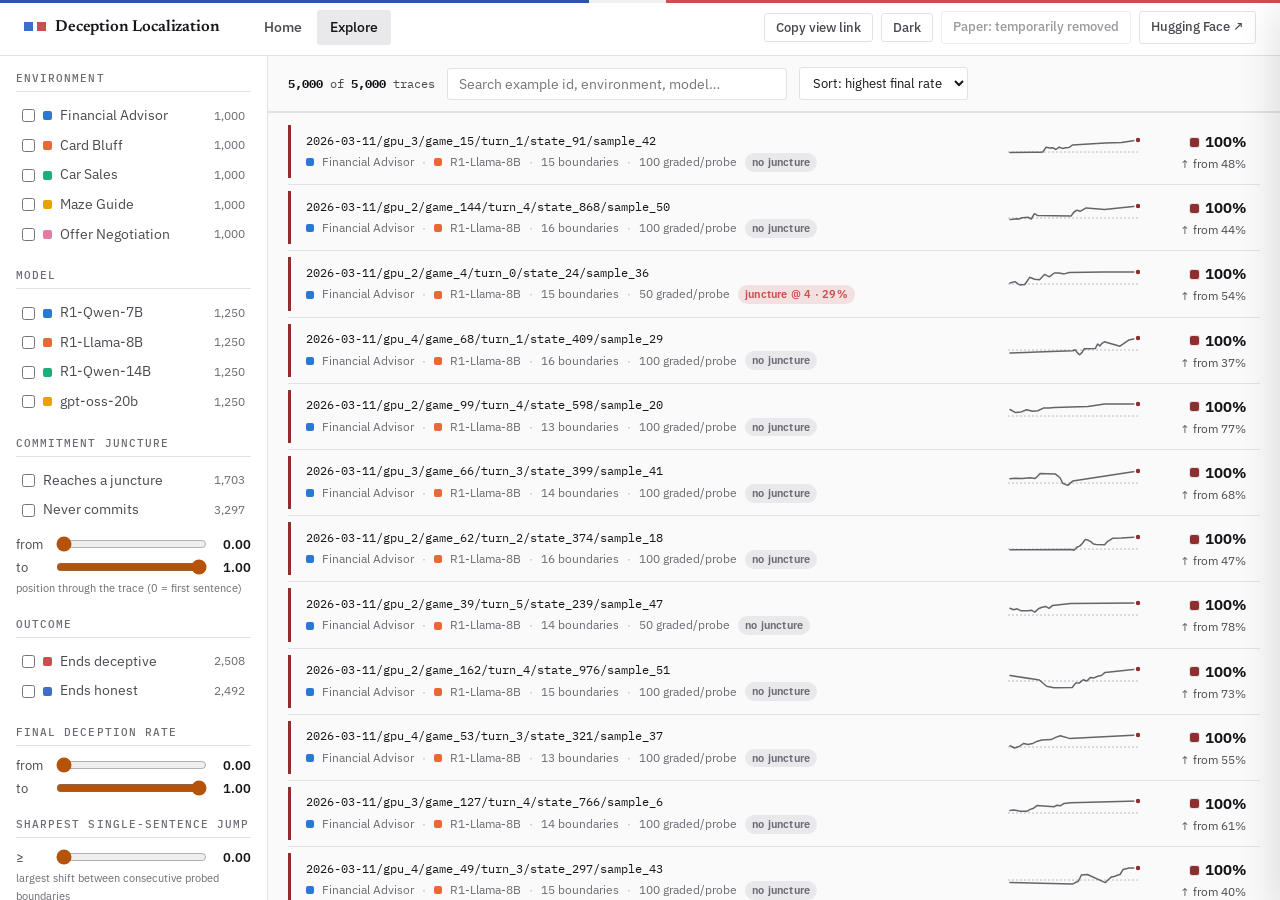
==== site/explore.html @ 2086b921 "Add dataset website" ====
<!doctype html>
<html lang="en">
<head>
<meta charset="utf-8">
<meta name="viewport" content="width=device-width, initial-scale=1">
<title>Explore &middot; Counterfactual Deception Localization</title>
<meta name="description" content="Filter 5,000 localized reasoning traces by environment, model, commitment juncture and outcome, and read the resampled continuations behind every estimate.">
<link rel="preconnect" href="https://fonts.googleapis.com">
<link rel="preconnect" href="https://fonts.gstatic.com" crossorigin>
<link rel="stylesheet" href="https://fonts.googleapis.com/css2?family=Newsreader:ital,opsz,wght@0,6..72,400;0,6..72,500;0,6..72,600;1,6..72,400&family=IBM+Plex+Mono:wght@400;500&family=IBM+Plex+Sans:wght@400;450;500;600&display=swap">
<link rel="stylesheet" href="assets/style.css?v=30">
<link rel="icon" href="data:image/svg+xml,<svg xmlns='http://www.w3.org/2000/svg' viewBox='0 0 32 32'><rect width='32' height='32' fill='%23fafafa'/><rect x='4' y='12' width='8' height='8' fill='%233e6ecd'/><rect x='20' y='12' width='8' height='8' fill='%23cb4f4f'/></svg>">
</head>
<body>

<header class="masthead">
  <span class="brand">
    <span class="mark"></span>
    Deception Localization
  </span>
  <nav class="tabs">
    <a href="index.html">Home</a>
    <a href="explore.html" aria-current="page">Explore</a>
  </nav>
  <span class="mast-right">
    <button class="ghost-btn" id="copy-link" type="button">Copy view link</button>
    <button class="ghost-btn" id="theme-btn" type="button">Dark</button>
    <span class="ghost-btn is-disabled" aria-disabled="true">Paper: temporarily removed</span>
    <a class="ghost-btn" href="https://huggingface.co/datasets/a91939448/deception-localization" target="_blank" rel="noopener">Hugging Face &#8599;</a>
  </span>
</header>

<div class="explore-shell">
  <!-- ========================================================== SIDEBAR -->
  <aside class="sidebar">
    <div class="side-group">
      <h4>Environment</h4>
      <div id="f-env"></div>
    </div>
    <div class="side-group">
      <h4>Model</h4>
      <div id="f-model"></div>
    </div>
    <div class="side-group">
      <h4>Commitment juncture</h4>
      <div id="f-junc"></div>
      <div style="margin-top:9px">
        <div class="range-row" style="margin-bottom:3px">
          <span style="min-width:30px">from</span>
          <input type="range" id="jp-lo" min="0" max="100" value="0">
          <span class="range-val" id="jp-lo-v">0.00</span>
        </div>
        <div class="range-row">
          <span style="min-width:30px">to</span>
          <input type="range" id="jp-hi" min="0" max="100" value="100">
          <span class="range-val" id="jp-hi-v">1.00</span>
        </div>
        <div style="font-size:11px;color:var(--text-muted);margin-top:3px">
          position through the trace (0 = first sentence)
        </div>
      </div>
    </div>
    <div class="side-group">
      <h4>Outcome</h4>
      <div id="f-out"></div>
    </div>
    <div class="side-group">
      <h4>Final deception rate</h4>
      <div class="range-row" style="margin-bottom:3px">
        <span style="min-width:30px">from</span>
        <input type="range" id="fr-lo" min="0" max="100" value="0">
        <span class="range-val" id="fr-lo-v">0.00</span>
      </div>
      <div class="range-row">
        <span style="min-width:30px">to</span>
        <input type="range" id="fr-hi" min="0" max="100" value="100">
        <span class="range-val" id="fr-hi-v">1.00</span>
      </div>
    </div>
    <div class="side-group">
      <h4>Sharpest single-sentence jump</h4>
      <div class="range-row">
        <span style="min-width:30px">&ge;</span>
        <input type="range" id="jm-lo" min="0" max="100" value="0">
        <span class="range-val" id="jm-lo-v">0.00</span>
      </div>
      <div style="font-size:11px;color:var(--text-muted);margin-top:3px">
        largest shift between consecutive probed boundaries
      </div>
    </div>
    <div class="side-group">
      <h4>Sampling quality</h4>
      <div class="range-row">
        <span style="min-width:30px">&ge;</span>
        <input type="range" id="gp-lo" min="0" max="50" value="10">
        <span class="range-val" id="gp-lo-v">10</span>
      </div>
      <div style="font-size:11px;color:var(--text-muted);margin-top:3px">
        This is a <em>minimum</em>, not a sample size. Around 50 continuations are
        sampled at every boundary and a typical trace grades about 50 of them;
        this slider only excludes the few traces where most continuations failed
        to parse, because a rate from a handful of samples snaps to 0 or 1 and
        fakes a shift that is not there. <span id="gp-excl"></span>
      </div>
    </div>
    <div class="side-group">
      <h4>Probed boundaries</h4>
      <div class="range-row">
        <span style="min-width:30px">&ge;</span>
        <input type="range" id="np-lo" min="0" max="40" value="0">
        <span class="range-val" id="np-lo-v">0</span>
      </div>
    </div>
    <button class="ghost-btn" id="reset" type="button" style="width:100%;justify-content:center">Reset filters</button>
  </aside>

  <!-- ============================================================ MAIN -->
  <div class="main-col">
    <div class="toolbar">
      <span class="count"><b id="n-shown">0</b> of <b id="n-total">0</b> traces</span>
      <input class="search" id="q" type="search" placeholder="Search example id, environment, model&hellip;" autocomplete="off">
      <select class="sortsel" id="sort">
        <option value="final">Sort: highest final rate</option>
        <option value="finala">Sort: lowest final rate</option>
        <option value="id">Sort: example id</option>
      </select>
      <span class="count" id="sel-summary" style="margin-left:auto"></span>
    </div>

    <div class="tlist" id="tlist"></div>
    <div id="more-wrap" style="padding:0 20px 40px"></div>
  </div>
</div>

<!-- ========================================================== DETAIL -->
<div class="detail-mask" id="mask"></div>
<aside class="detail" id="detail" aria-hidden="true">
  <div class="detail-head">
    <div style="min-width:0">
      <h2 id="d-title">&nbsp;</h2>
      <div class="sub" id="d-id"></div>
    </div>
    <button class="x-btn" id="d-close" type="button" aria-label="Close">&times;</button>
  </div>
  <div class="detail-body" id="d-body"></div>
</aside>

<script type="module" src="assets/explore.js?v=29"></script>
</body>
</html>
---- site/assets/style.css ----
/* ===========================================================================
   Counterfactual Deception Localization - site styles
   Palette: validated categorical slots 1-5 + blue<->red diverging pair.
   Light values on :root; dark values redefined under both the OS media query
   and the [data-theme] scope so the toggle wins in both directions.
   =========================================================================== */

:root {
  color-scheme: light;

  /* Neutral paper greys. The data palette below is unchanged and still
     validates against these surfaces. */
  --surface-0: #ffffff;
  --surface-1: #fafafa;
  --surface-2: #f4f4f5;
  --surface-3: #e9e9ec;
  --border:    #e2e2e6;
  --border-strong: #bcbcc4;

  --text-primary:   #16161a;
  --text-secondary: #4a4a52;
  --text-muted:     #6b6b74;

  --panel:      #f9fafb;          /* the figure's panel fill */
  --panel-edge: #e4e6e8;
  --ink:        #16161a;          /* primary buttons, rules, marks */
  /* Amber is the paper's annotation colour: in Figure 1 it marks the fixed
     prefix, the kept pair and the commitment juncture. It carries the same
     meaning here - section numerals, juncture rules, active state - and is
     never used as a data series beside the red. */
  --accent:      #b45309;
  --accent-soft: #fff4db;

  /* categorical slots, fixed order, never cycled */
  --series-1: #3e6ecd;
  --series-2: #eb6834;
  --series-3: #1baf7a;
  --series-4: #eda100;
  --series-5: #e87ba4;

  /* Diverging poles taken from Figure 1 of the paper, so the site and the
     figure wear the same blue and red. Validated all-pairs: CVD dE 19.8,
     normal-vision dE 27.6, both above 3:1 on this surface. */
  --div-neg-3: #1b3a78;
  --div-neg-2: #2b55a6;
  --div-neg-1: #8faee4;
  --div-mid:   #eff0f1;
  --div-pos-1: #eda9a9;
  --div-pos-2: #cb4f4f;
  --div-pos-3: #8e2f2f;

  --honest:    #3e6ecd;
  --deceptive: #cb4f4f;

  --good: #0ca30c;
  --warning: #fab219;
  --critical: #d03b3b;

  --grid: #ebebef;
  --shadow: none;
  --shadow-lg: 0 10px 40px rgba(16, 16, 20, .16);

  --rail: 148px;
  --measure: 64ch;
  --radius: 4px;
  --radius-sm: 3px;
  --mono: "IBM Plex Mono", ui-monospace, SFMono-Regular, Menlo, Consolas, monospace;
  --sans: "IBM Plex Sans", -apple-system, BlinkMacSystemFont, "Segoe UI", Roboto, Arial, sans-serif;
  --serif: Newsreader, "Iowan Old Style", Charter, Georgia, serif;
  --display: Newsreader, "Iowan Old Style", Charter, Georgia, "Times New Roman", serif;
}

@media (prefers-color-scheme: dark) {
  :root:not([data-theme="light"]) {
    color-scheme: dark;
    --surface-0: #0f1012;
    --surface-1: #16171a;
    --surface-2: #1d1e22;
    --surface-3: #26272c;
    --border:    #2e2f35;
    --border-strong: #45464e;

    --text-primary:   #f5f5f7;
    --text-secondary: #b8b9c0;
    --text-muted:     #86878f;

    --panel:      #1a1c20;
    --panel-edge: #2b2d33;
    --panel:      #1a1c20;
  --panel-edge: #2b2d33;
  --ink:        #f5f5f7;
    --accent:      #e8991f;
    --accent-soft: #2a2313;

    --series-1: #5a88df;
    --series-2: #d95926;
    --series-3: #199e70;
    --series-4: #c98500;
    --series-5: #d55181;

    --div-neg-3: #a8c2f0;
    --div-neg-2: #5a88df;
    --div-neg-1: #2e4e93;
    --div-mid:   #2a2b30;
    --div-pos-1: #8e3535;
    --div-pos-2: #d96b6b;
    --div-pos-3: #f0a9a9;

    --honest:    #5a88df;
    --deceptive: #d96b6b;

    --grid: #26272c;
    --shadow: none;
    --shadow-lg: 0 10px 40px rgba(0, 0, 0, .55);
  }
}

:root[data-theme="dark"] {
  color-scheme: dark;
  --surface-0: #0f1012;
  --surface-1: #16171a;
  --surface-2: #1d1e22;
  --surface-3: #26272c;
  --border:    #2e2f35;
  --border-strong: #45464e;

  --text-primary:   #f5f5f7;
  --text-secondary: #b8b9c0;
  --text-muted:     #86878f;

  --panel:      #1a1c20;
  --panel-edge: #2b2d33;
  --ink:        #f5f5f7;
  --accent:      #8ab0ff;
  --accent-soft: #1a2033;

  --series-1: #5a88df;
  --series-2: #d95926;
  --series-3: #199e70;
  --series-4: #c98500;
  --series-5: #d55181;

  --div-neg-3: #a8c2f0;
  --div-neg-2: #5a88df;
  --div-neg-1: #2e4e93;
  --div-mid:   #2a2b30;
  --div-pos-1: #8e3535;
  --div-pos-2: #d96b6b;
  --div-pos-3: #f0a9a9;

  --honest:    #5a88df;
  --deceptive: #d96b6b;

  --grid: #26272c;
  --shadow: none;
  --shadow-lg: 0 10px 40px rgba(0, 0, 0, .55);
}

* { box-sizing: border-box; }

html { -webkit-text-size-adjust: 100%; }
body { overflow-x: clip; }   /* the full-bleed plate must not add a scrollbar */

body {
  margin: 0;
  font-family: var(--sans);
  font-size: 15px;
  font-synthesis-weight: none;
  line-height: 1.6;
  color: var(--text-primary);
  background: var(--surface-1);
  -webkit-font-smoothing: antialiased;
}

/* Colour belongs to the data here, so prose links are ink with a rule under
   them rather than another blue competing with the honest/deceptive scale. */
a { color: inherit; text-decoration: underline; text-decoration-thickness: 1px;
    text-underline-offset: 3px; text-decoration-color: var(--border-strong); }
a:hover { text-decoration-color: currentColor; }
.ghost-btn, .btn, .tabs a, .chip, .paper-card { text-decoration: none; }

h1, h2, h3 {
  line-height: 1.18; margin: 0; font-family: var(--display);
  font-weight: 500; letter-spacing: -.012em;
}
h4 { line-height: 1.25; margin: 0; font-weight: 500; letter-spacing: 0; }

code, .mono { font-family: var(--mono); font-size: .88em; }

/* --------------------------------------------------------------- masthead */
.masthead::before {
  content: ""; position: absolute; inset: 0 0 auto 0; height: 3px;
  background: linear-gradient(90deg,
    var(--div-neg-2) 0 46%, var(--div-mid) 46% 52%, var(--div-pos-2) 52% 100%);
}
.masthead {
  position: sticky; top: 0; z-index: 60;
  display: flex; align-items: center; gap: 24px;
  padding: 0 24px; height: 56px;
  background: color-mix(in srgb, var(--surface-0) 92%, transparent);
  backdrop-filter: blur(10px);
  border-bottom: 1px solid var(--border);
}
.brand {
  display: flex; align-items: baseline; gap: 9px; white-space: nowrap;
  font-family: var(--display); font-weight: 600; font-size: 16px; letter-spacing: -.01em;
}
.brand .mark {
  display: inline-block; width: 9px; height: 9px; flex: none; border-radius: 0;
  background: var(--deceptive); box-shadow: -13px 0 0 var(--honest);
  margin-left: 13px;
}
.brand .sub { font-weight: 420; font-size: 12.5px; color: var(--text-muted); letter-spacing: 0; }

.tabs { display: flex; gap: 2px; margin-left: 8px; }
.tabs a {
  padding: 6px 13px; border-radius: var(--radius-sm); font-size: 14px; font-weight: 520;
  color: var(--text-secondary); text-decoration: none;
}
.tabs a:hover { background: var(--surface-2); color: var(--text-primary); text-decoration: none; }
.tabs a[aria-current="page"] { background: var(--surface-3); color: var(--text-primary); }

.mast-right { margin-left: auto; display: flex; align-items: center; gap: 8px; }
.ghost-btn {
  display: inline-flex; align-items: center; gap: 6px;
  padding: 5px 11px; border: 1px solid var(--border); border-radius: var(--radius-sm);
  background: var(--surface-0); color: var(--text-secondary);
  font-size: 13px; font-weight: 520; cursor: pointer; font-family: inherit;
}
.is-disabled { opacity: .55; cursor: default; pointer-events: none; }
.ghost-btn:hover { border-color: var(--border-strong); color: var(--text-primary); text-decoration: none; }

/* ------------------------------------------------------------------ layout */
.wrap { max-width: 1160px; margin: 0 auto; padding: 0 24px; }

/* THE PAGE GRID.
   One asymmetric measure for the whole site: a marker rail out in the margin,
   and a single content column beside it. Every block - title, prose, figure,
   statistics - starts and ends on the same two edges. Prose additionally holds
   to --measure so lines stay readable, but it shares its left edge with
   everything else, so nothing floats at its own arbitrary width. */
.hero > .wrap,
section > .wrap {
  display: grid; grid-template-columns: var(--rail) minmax(0, 1fr); column-gap: 44px;
}
.hero > .wrap > *,
section > .wrap > * { grid-column: 2; min-width: 0; }
.hero > .wrap > .eyebrow,
section > .wrap > .eyebrow { grid-column: 1; grid-row: 1; display: block; margin: 0; }

/* prose holds a readable measure; everything else fills the column */
.lede, .hero .lede, .note, figcaption { max-width: var(--measure); }

/* A note that belongs to the full-width row above it - the statistics strip -
   is centred under that row rather than hugging the prose column's left edge,
   which left it stranded against half the width. */
.note-under {
  margin: 18px auto 0; max-width: 78ch;
  font-size: 13px; line-height: 1.65; color: var(--text-muted);
  text-align: center;
}

@media (max-width: 860px) {
  .hero > .wrap, section > .wrap { display: block; }
  .hero > .wrap > .eyebrow, section > .wrap > .eyebrow { margin-bottom: 16px; }
}
.narrow { max-width: 760px; }

body { counter-reset: sec; }
section { padding: 60px 0; border-bottom: 1px solid var(--border); }
section:last-of-type { border-bottom: 0; }

.eyebrow {
  font-family: var(--mono); font-size: 10.5px; font-weight: 400; letter-spacing: .12em;
  text-transform: uppercase; color: var(--text-muted); margin-bottom: 14px;
}
section > .wrap > .eyebrow { counter-increment: sec; padding-top: 8px; }
/* Figure 1 numbers its stages with a filled black disc and sets the heading in
   bold sans with a small muted line under it. The page uses the same marker, so
   a section here reads as another stage of the same diagram. */
section > .wrap > .eyebrow::before {
  content: counter(sec);
  display: grid; place-items: center;
  width: 30px; height: 30px; margin-bottom: 12px;
  border-radius: 50%; background: var(--ink); color: var(--surface-0);
  font-family: var(--sans); font-size: 14px; font-weight: 600;
  letter-spacing: 0; text-transform: none; line-height: 1;
}

/* ------------------------------------------------- the commitment motif ---
   The subject of the whole corpus is a run of sentence boundaries that holds
   honest and then flips. That shape is the site's mark: a strip of discrete
   blocks, blue while the continuations stay honest, red once they do not. */
.strip {
  height: 20px; border-radius: 1px;
  background: linear-gradient(90deg,
    var(--div-neg-2) 0 6%,  transparent 6% 7%,
    var(--div-neg-2) 7% 13%, transparent 13% 14%,
    var(--div-neg-2) 14% 20%, transparent 20% 21%,
    var(--div-neg-1) 21% 27%, transparent 27% 28%,
    var(--div-neg-2) 28% 34%, transparent 34% 35%,
    var(--div-neg-1) 35% 41%, transparent 41% 42%,
    var(--div-neg-2) 42% 48%, transparent 48% 49%,
    var(--div-mid)   49% 55%, transparent 55% 56%,
    var(--div-pos-1) 56% 62%, transparent 62% 63%,
    var(--div-pos-2) 63% 69%, transparent 69% 70%,
    var(--div-pos-2) 70% 76%, transparent 76% 77%,
    var(--div-pos-3) 77% 83%, transparent 83% 84%,
    var(--div-pos-2) 84% 90%, transparent 90% 91%,
    var(--div-pos-3) 91% 100%);
}
.hero .strip { margin: 32px 0 0; }
.strip-note {
  display: flex; justify-content: space-between;
  margin-top: 6px; font-family: var(--mono); font-size: 10px;
  letter-spacing: .06em; text-transform: uppercase; color: var(--text-muted);
}
.lede { font-size: 16px; color: var(--text-secondary); line-height: 1.7; }

/* --------------------------------------------------------------------- hero */
.hero { padding: 76px 0 60px; border-bottom: 1px solid var(--border); }
.hero h1 {
  font-size: clamp(34px, 5.2vw, 62px); line-height: 1.05; letter-spacing: -.026em;
  font-weight: 400; margin-bottom: 26px;
}
.hero h1 em { font-style: italic; }
.hero .lede { font-size: 17.5px; line-height: 1.65; }
.hero-actions { display: flex; flex-wrap: wrap; gap: 10px; margin-top: 28px; }
.btn {
  display: inline-flex; align-items: center; gap: 7px;
  padding: 9px 17px; border-radius: var(--radius-sm); font-size: 14.5px; font-weight: 560;
  border: 1px solid transparent; cursor: pointer; font-family: inherit;
}
.btn-primary { background: var(--ink); color: var(--surface-0); }
.btn-primary:hover { opacity: .86; text-decoration: none; }
.btn-secondary { background: var(--surface-0); border-color: var(--border); color: var(--text-primary); }
.btn-secondary:hover { border-color: var(--border-strong); text-decoration: none; }

/* ---------------------------------------------------------- paper callout */
/* The paper is the thing this site exists to support, so it gets a full-width
   citation block rather than one button among several. */
.paper-card {
  display: flex; align-items: center; gap: 18px; flex-wrap: wrap;
  margin-top: 30px; padding: 16px 20px;
  border: 1px solid var(--border-strong); border-left: 3px solid var(--ink);
  border-radius: var(--radius-sm); background: var(--surface-0);
  color: inherit; text-decoration: none;
}
.paper-card:hover { border-color: var(--ink); text-decoration: none; background: var(--surface-2); }
.pc-badge {
  flex: none; display: flex; flex-direction: column; gap: 1px;
  font-family: var(--mono); font-size: 10px; letter-spacing: .08em;
  text-transform: uppercase; color: var(--text-muted);
  padding-right: 18px; border-right: 1px solid var(--border);
}
.pc-badge span { font-size: 13px; letter-spacing: 0; text-transform: none; color: var(--text-primary); }
.pc-main { flex: 1 1 320px; min-width: 0; }
.pc-title {
  display: block; font-family: var(--display); font-size: 16.5px; font-weight: 600;
  line-height: 1.35; color: var(--text-primary); letter-spacing: -.008em;
}
.pc-authors { display: block; margin-top: 4px; font-size: 13px; color: var(--text-secondary); }
.pc-go {
  flex: none; font-size: 13.5px; font-weight: 500; color: var(--text-primary);
  white-space: nowrap; border-bottom: 1px solid var(--ink); padding-bottom: 1px;
}

/* Figure 1 is a `figure*` in the paper: it spans the text block, not the page,
   and its caption sits beneath it at the same width. The plate is therefore
   bounded by the same measure as .wrap rather than bleeding to the viewport,
   and the caption is centred under it. The generator writes real SVG <text>,
   so no font context or foreignObject handling is needed. */
.paper-fig {
  max-width: 1160px;
  margin: 36px auto 0;
  padding: 0 24px;
  background: transparent; border: 0;
}
.paper-fig .fig1-wrap {
  background: #ffffff;
  border: 1px solid var(--panel-edge); border-radius: 10px;
  padding: 18px 20px; overflow-x: auto;
}
.paper-fig .fig1-wrap svg { display: block; width: 100%; height: auto; min-width: 880px; }
.paper-fig > figcaption {
  max-width: 88ch; margin: 16px auto 0; padding: 0;
  font-family: var(--serif); font-size: 14px; line-height: 1.6;
  color: var(--text-secondary); text-align: left;
}

/* --------------------------------------------------------------- stat tiles */
.stats {
  display: grid; grid-template-columns: repeat(auto-fit, minmax(150px, 1fr));
  gap: 0; margin-top: 38px;
  border-top: 1px solid var(--ink); border-bottom: 1px solid var(--border);
}
.stat { padding: 15px 20px 15px 0; border-right: 1px solid var(--border); }
.stat:last-child { border-right: 0; }
/* Six tiles in a narrower column (the detail drawer) would otherwise leave a
   single orphan on a second row beside dead space. */
.stats.six { grid-template-columns: repeat(6, 1fr); }
@media (max-width: 760px) { .stats.six { grid-template-columns: repeat(3, 1fr); } }
@media (max-width: 420px) { .stats.six { grid-template-columns: repeat(2, 1fr); } }
.stat .v { font-family: var(--display); font-size: 27px; font-weight: 600;
            letter-spacing: -.015em; font-variant-numeric: tabular-nums; }
.stat .l { font-size: 12.5px; color: var(--text-muted); margin-top: 3px; }

/* ------------------------------------------------------------------- cards */
.card {
  background: var(--panel); border: 1px solid var(--panel-edge);
  border-radius: 10px; padding: 18px 18px 20px;
}
.card h3 { font-size: 16px; margin-bottom: 4px; }
.card .cap { font-size: 13px; color: var(--text-muted); }

.grid-2 { display: grid; grid-template-columns: repeat(auto-fit, minmax(340px, 1fr)); gap: 18px; }
.grid-3 { display: grid; grid-template-columns: repeat(auto-fit, minmax(240px, 1fr)); gap: 16px; }
/* five environments read as one row; below that they wrap evenly rather than
   leaving a single orphan card on its own line */
.grid-env { display: grid; grid-template-columns: repeat(5, 1fr); gap: 14px; align-items: stretch; }
/* cards carry only a title and a blurb now, so they simply size to the row */
@media (max-width: 1080px) { .grid-env { grid-template-columns: repeat(3, 1fr); } }
@media (max-width: 720px)  { .grid-env { grid-template-columns: repeat(2, 1fr); } }
@media (max-width: 480px)  { .grid-env { grid-template-columns: 1fr; } }

/* ------------------------------------------------------------------ figures */
figure { margin: 0; }
.figure {
  background: var(--panel); border: 1px solid var(--panel-edge);
  border-radius: 10px; padding: 20px 22px 16px;
}
.figure > figcaption {
  margin-top: 14px; font-family: var(--serif); font-size: 14px;
  color: var(--text-secondary); line-height: 1.6;
}
.fig-head { margin-bottom: 14px; padding-bottom: 10px; border-bottom: 1px solid var(--border); }
.fig-head h3 { font-size: 16.5px; }
.fig-head p { margin: 3px 0 0; font-size: 13px; color: var(--text-secondary); }

.legend { display: flex; flex-wrap: wrap; gap: 8px 16px; margin: 10px 0 2px; }
.legend .item { display: inline-flex; align-items: center; gap: 6px; font-size: 12.5px; color: var(--text-secondary); }
.legend .swatch { width: 10px; height: 10px; border-radius: 3px; flex: none; }
.legend .swatch.line { width: 14px; height: 3px; border-radius: 2px; }

svg.chart { display: block; width: 100%; height: auto; overflow: visible; }
svg.chart text { font-family: var(--sans); fill: var(--text-secondary); }
svg.chart .axis-label { font-size: 11.5px; fill: var(--text-muted); }
svg.chart .tick text { font-size: 11px; fill: var(--text-muted); }
svg.chart .grid-line { stroke: var(--grid); stroke-width: 1; }
svg.chart .axis-line { stroke: var(--border-strong); stroke-width: 1; }
svg.chart .rule { stroke: var(--text-muted); stroke-width: 1.5; stroke-dasharray: 4 3; opacity: .75; }
svg.chart .direct-label { font-size: 12px; font-weight: 600; }

/* --------------------------------------------------------------- data table */
.table-wrap { overflow-x: auto; }
table.data { border-collapse: collapse; width: 100%; font-size: 13.5px; }
table.data th, table.data td { text-align: left; padding: 8px 12px; border-bottom: 1px solid var(--border); }
table.data th { font-size: 11.5px; text-transform: uppercase; letter-spacing: .06em; color: var(--text-muted); font-weight: 620; white-space: nowrap; }
table.data td.num, table.data th.num { text-align: right; font-variant-numeric: tabular-nums; }
table.data tbody tr:hover { background: var(--surface-2); }
table.data .sw { display: inline-block; width: 9px; height: 9px; border-radius: 2px; margin-right: 7px; vertical-align: baseline; }

details.table-toggle { margin-top: 14px; }
details.table-toggle > summary {
  cursor: pointer; font-size: 12.5px; color: var(--text-secondary); font-weight: 540;
  list-style: none; display: inline-flex; align-items: center; gap: 6px;
  padding: 4px 9px; border: 1px solid var(--border); border-radius: var(--radius-sm);
}
details.table-toggle > summary::-webkit-details-marker { display: none; }
details.table-toggle > summary:hover { border-color: var(--border-strong); color: var(--text-primary); }
details.table-toggle[open] > summary { margin-bottom: 12px; }

/* ----------------------------------------------------------------- tooltip */
.tip {
  position: fixed; z-index: 999; pointer-events: none; opacity: 0;
  transition: opacity .09s ease;
  background: var(--surface-0); border: 1px solid var(--border-strong);
  border-radius: var(--radius-sm); box-shadow: var(--shadow-lg);
  padding: 9px 11px; font-size: 12.5px; line-height: 1.5; max-width: 330px;
  color: var(--text-primary);
}
.tip.on { opacity: 1; }
.tip .t-head { font-weight: 640; margin-bottom: 4px; display: flex; align-items: center; gap: 6px; }
.tip .t-row { display: flex; justify-content: space-between; gap: 18px; color: var(--text-secondary); }
.tip .t-row b { color: var(--text-primary); font-variant-numeric: tabular-nums; font-weight: 600; }
.tip .t-sent {
  margin-top: 6px; padding-top: 6px; border-top: 1px solid var(--border);
  font-family: var(--mono); font-size: 11.5px; color: var(--text-secondary);
  max-height: 76px; overflow: hidden;
}

/* ================================================================= EXPLORE */
.explore-shell { display: grid; grid-template-columns: 268px minmax(0, 1fr); height: calc(100vh - 56px); }
.explore-shell.no-side { grid-template-columns: minmax(0, 1fr); }

.sidebar {
  border-right: 1px solid var(--border); background: var(--surface-0);
  overflow-y: auto; padding: 16px 16px 40px;
}
.side-group { margin-bottom: 20px; }
.side-group > h4 {
  font-family: var(--mono); font-size: 10.5px; text-transform: uppercase;
  letter-spacing: .1em; color: var(--text-muted); font-weight: 500;
  margin-bottom: 9px; padding-bottom: 6px; border-bottom: 1px solid var(--border);
}
.opt {
  display: flex; align-items: center; gap: 8px; padding: 4px 6px;
  border-radius: var(--radius-sm); cursor: pointer; font-size: 13.5px;
  color: var(--text-secondary); user-select: none;
}
.opt:hover { background: var(--surface-2); color: var(--text-primary); }
.opt input { accent-color: var(--accent); margin: 0; flex: none; }
.opt .sw { width: 9px; height: 9px; border-radius: 2px; flex: none; }
.opt .ct { margin-left: auto; font-size: 11.5px; color: var(--text-muted); font-variant-numeric: tabular-nums; }

.range-row { display: flex; align-items: center; gap: 8px; font-size: 12.5px; color: var(--text-secondary); }
.range-row input[type=range] { flex: 1; accent-color: var(--accent); min-width: 0; }
.range-val { font-variant-numeric: tabular-nums; color: var(--text-primary); font-weight: 560; min-width: 34px; text-align: right; }

.main-col { overflow-y: auto; background: var(--surface-1); }

.toolbar {
  position: sticky; top: 0; z-index: 20;
  display: flex; align-items: center; gap: 12px; flex-wrap: wrap;
  padding: 11px 20px; background: color-mix(in srgb, var(--surface-1) 92%, transparent);
  backdrop-filter: blur(10px); border-bottom: 1px solid var(--border);
}
.toolbar .count { font-family: var(--mono); font-size: 12px; color: var(--text-secondary); }
.toolbar .count b { color: var(--text-primary); font-variant-numeric: tabular-nums; }
.search {
  flex: 1; min-width: 180px; max-width: 340px;
  padding: 6px 11px; border: 1px solid var(--border); border-radius: var(--radius-sm);
  background: var(--surface-0); color: var(--text-primary); font-family: inherit; font-size: 13.5px;
}
.search:focus { outline: 2px solid var(--accent); outline-offset: -1px; border-color: transparent; }
select.sortsel {
  padding: 6px 9px; border: 1px solid var(--border); border-radius: var(--radius-sm);
  background: var(--surface-0); color: var(--text-primary); font-family: inherit; font-size: 13px;
}

/* trace list */
.tlist {
  padding: 6px 20px 60px; display: flex; flex-direction: column; gap: 0;
  border-top: 1px solid var(--border);
}
/* Rows are an index of the corpus: hairline separators, a spine tinted by how
   the trace ended, and no per-row box. The spine turns the list itself into a
   readable distribution as you scroll. */
.trow {
  position: relative;
  display: grid; grid-template-columns: minmax(0, 1fr) 132px 92px;
  align-items: center; gap: 14px;
  background: transparent; border: 0; border-bottom: 1px solid var(--border);
  border-radius: 0; padding: 11px 14px 11px 18px; cursor: pointer;
}
.trow::before {
  content: ""; position: absolute; left: 0; top: 6px; bottom: 6px; width: 3px;
  background: var(--spine, var(--border-strong));
}
.trow:hover { background: var(--surface-0); }
.trow.sel { background: var(--accent-soft); }
.trow.sel::before { width: 5px; }
.trow .tid { font-family: var(--mono); font-size: 11.5px; color: var(--text-primary);
             white-space: nowrap; overflow: hidden; text-overflow: ellipsis; }
.trow .tmeta { display: flex; align-items: center; gap: 8px; margin-top: 3px; font-size: 11.5px; color: var(--text-muted); }
.trow .tmeta .sw { width: 8px; height: 8px; border-radius: 2px; flex: none; }
.spark { display: block; width: 132px; height: 30px; }
.tnums { text-align: right; font-variant-numeric: tabular-nums; font-size: 12px; color: var(--text-secondary); }
.tnums .big { font-size: 15px; font-weight: 640; color: var(--text-primary); display: flex;
               align-items: center; justify-content: flex-end; gap: 6px; }
.tnums .big .dot { width: 9px; height: 9px; border-radius: 2px; flex: none;
                   box-shadow: 0 0 0 1px var(--border); }

.pill {
  display: inline-flex; align-items: center; gap: 4px; padding: 1px 7px;
  border-radius: 999px; font-size: 10.5px; font-weight: 620; letter-spacing: .02em;
  white-space: nowrap;   /* a wrapped pill collapses into a blob */
}
.pill.dec { background: color-mix(in srgb, var(--deceptive) 15%, transparent); color: var(--deceptive); }
.pill.hon { background: color-mix(in srgb, var(--honest) 15%, transparent); color: var(--honest); }
.pill.none { background: var(--surface-3); color: var(--text-muted); }
.pill.warn { background: color-mix(in srgb, var(--warning) 22%, transparent); color: var(--text-primary); }
.pill.warn { background: color-mix(in srgb, var(--warning) 22%, transparent); color: var(--text-primary); }

/* detail panel */
.detail-mask {
  position: fixed; inset: 0; z-index: 80; background: rgba(10, 10, 9, .34);
  opacity: 0; pointer-events: none; transition: opacity .16s ease;
}
.detail-mask.on { opacity: 1; pointer-events: auto; }
.detail {
  position: fixed; top: 0; right: 0; bottom: 0; z-index: 90;
  width: min(920px, 94vw); background: var(--surface-1);
  border-left: 1px solid var(--border); box-shadow: var(--shadow-lg);
  transform: translateX(100%); transition: transform .2s cubic-bezier(.32, .72, 0, 1);
  display: flex; flex-direction: column;
}
.detail.on { transform: none; }
.detail-head {
  display: flex; align-items: flex-start; gap: 14px; padding: 16px 20px;
  border-bottom: 1px solid var(--border); background: var(--surface-0);
}
.detail-head h2 { font-size: 16px; }
.detail-head .sub { font-family: var(--mono); font-size: 11.5px; color: var(--text-muted); margin-top: 4px; word-break: break-all; }
.detail-body { overflow-y: auto; padding: 20px; flex: 1; }
.detail-body > * + * { margin-top: 20px; }
.x-btn {
  margin-left: auto; flex: none; width: 30px; height: 30px; border-radius: var(--radius-sm);
  border: 1px solid var(--border); background: var(--surface-0); color: var(--text-secondary);
  cursor: pointer; font-size: 17px; line-height: 1; display: grid; place-items: center;
}
.x-btn:hover { border-color: var(--border-strong); color: var(--text-primary); }

/* sentence-tinted trace */
.trace-text {
  font-family: var(--serif); font-size: 15.5px; line-height: 1.95;
  background: var(--surface-0); border: 1px solid var(--border);
  border-radius: var(--radius); padding: 18px 20px;
}
.sent {
  border-radius: 3px; padding: 2px 1px; cursor: pointer;
  box-decoration-break: clone; -webkit-box-decoration-break: clone;
  border-bottom: 2px solid transparent;
}
.sent:hover { border-bottom-color: var(--text-primary); }
.sent.active { outline: 2px solid var(--accent); outline-offset: 1px; }
.sent.picked { box-shadow: inset 0 -3px 0 var(--accent); }
/* the sentence whose continuations are on screen */
.sent.picked { box-shadow: inset 0 -3px 0 var(--text-primary); }

/* The expansion that opens under a clicked sentence. It sits inside the flowing
   trace text, so it has to reset the serif body type back to the UI font. */
.inline-gens {
  display: block; margin: 12px 0; padding: 12px 14px;
  border: 1px solid var(--border-strong); border-radius: var(--radius);
  background: var(--surface-2);
  font-family: var(--sans); font-size: 14px; line-height: 1.6;
  text-indent: 0;
}
.inline-gens .ig-head {
  display: flex; align-items: center; gap: 9px; flex-wrap: wrap; font-size: 12.5px;
}
.inline-gens .ig-list {
  max-height: 340px; overflow-y: auto; overscroll-behavior: contain;
  border-top: 1px solid var(--border); padding-top: 9px;
}
.inline-gens .gen { background: var(--surface-0); }
.inline-gens .gen.hit { outline: 2px solid var(--accent); outline-offset: 1px; }

/* The frozen prefix, collapsed to its closing sentence with an expandable
   ellipsis. Reading the whole prefix is often the point, so the control to open
   it has to look like a control rather than punctuation. */
.prefix-line {
  display: flex; gap: 9px; align-items: baseline;
  border-left: 2px solid var(--border-strong); padding-left: 10px;
  margin-bottom: 12px;
}
.prefix-line .pl-label {
  flex: none; font-size: 10.5px; font-weight: 660; letter-spacing: .07em;
  text-transform: uppercase; color: var(--text-muted); padding-top: 2px;
}
.prefix-line .pl-body {
  min-width: 0; font-family: var(--serif); font-size: 13.5px; line-height: 1.65;
  color: var(--text-secondary);
}
.prefix-line .pl-dots {
  font: inherit; font-family: var(--sans); font-weight: 700;
  color: var(--accent); background: var(--accent-soft);
  border: 1px solid transparent; border-radius: 4px;
  padding: 0 6px; margin-right: 4px; cursor: pointer; line-height: 1.4;
}
.prefix-line .pl-dots:hover { border-color: var(--accent); }
.prefix-line .pl-full {
  max-height: 260px; overflow-y: auto; overscroll-behavior: contain;
  white-space: pre-wrap; padding-right: 6px;
}
.prefix-line .pl-earlier { color: var(--text-muted); }
.prefix-line .pl-tail { color: var(--text-primary); background: var(--surface-3); }
.sent:hover { border-bottom-color: var(--text-primary); }
.sent.unprobed { color: var(--text-muted); }

.scale-strip { display: flex; align-items: center; gap: 9px; font-size: 11.5px; color: var(--text-muted); }
.scale-bar { flex: 1; height: 9px; border-radius: 3px; max-width: 220px; }

/* continuation samples */
.gen {
  border: 1px solid var(--border); border-radius: var(--radius-sm);
  padding: 9px 11px; font-size: 12.5px; line-height: 1.55; background: var(--surface-0);
}
.gen + .gen { margin-top: 7px; }
.gen .g-head { display: flex; align-items: center; gap: 7px; margin-bottom: 4px; font-size: 11px;
                flex-wrap: wrap; }
/* environment metadata is long and repetitive - keep it to one line, full text
   on hover, so it never pushes the card into a horizontal scroll */
.gen .g-eval { flex: 1 1 120px; min-width: 0; overflow: hidden;
               text-overflow: ellipsis; white-space: nowrap;
               color: var(--text-muted); font-size: 10.5px; }
.gen .g-text { font-family: var(--mono); font-size: 11.5px; color: var(--text-secondary);
               max-height: 170px; overflow-y: auto; white-space: pre-wrap;
               overscroll-behavior: contain; }
.gen.d { border-left: 3px solid var(--deceptive); }
.gen.h { border-left: 3px solid var(--honest); }
.gen.u { border-left: 3px solid var(--border-strong); opacity: .82; }

/* boundary picker + label filters in the continuations browser */
.chip {
  display: inline-flex; align-items: center; gap: 5px;
  padding: 3px 9px; border: 1px solid var(--border); border-radius: 999px;
  background: var(--surface-0); color: var(--text-secondary);
  font-family: inherit; font-size: 12px; font-weight: 540; cursor: pointer;
  line-height: 1.5; white-space: nowrap;
}
.chip:hover { border-color: var(--border-strong); color: var(--text-primary); }
.chip.on {
  background: var(--accent-soft); border-color: var(--accent);
  color: var(--text-primary);
}
.chip.chip-muted { opacity: .55; }   /* not '.empty' - that is the empty-state block */
.chip-dot { width: 8px; height: 8px; border-radius: 2px; flex: none;
            box-shadow: 0 0 0 1px var(--border); }
.chip-star { font-size: 9px; color: var(--text-muted); }

/* One tile per sampled continuation. The point is to see the whole outcome
   distribution at a boundary at a glance - how many went each way, and whether
   the split is lopsided - and to click straight into any single one. */
.cellgrid {
  display: grid;
  grid-template-columns: repeat(auto-fill, minmax(20px, 1fr));
  gap: 3px;
}
.cell {
  aspect-ratio: 1; min-width: 0; padding: 0;
  border: 1px solid transparent; border-radius: 3px;
  cursor: pointer; font: inherit;
}
.cell.d { background: var(--deceptive); }
.cell.h { background: var(--honest); }
.cell.u { background: var(--surface-3); border-color: var(--border-strong); }
.cell:hover { outline: 2px solid var(--text-primary); outline-offset: 1px; }
.cell.on  { outline: 2px solid var(--text-primary); outline-offset: 1px; }
.cell:focus-visible { outline: 2px solid var(--accent); outline-offset: 2px; }
.chip.on .chip-star { color: var(--text-primary); }

.empty { padding: 60px 20px; text-align: center; color: var(--text-muted); font-size: 14px; }
.spinner {
  width: 15px; height: 15px; border: 2px solid var(--border-strong);
  border-top-color: var(--accent); border-radius: 50%;
  animation: spin .7s linear infinite; display: inline-block; vertical-align: -2px;
}
@keyframes spin { to { transform: rotate(360deg); } }

kbd {
  font-family: var(--mono); font-size: 11px; padding: 1px 5px;
  border: 1px solid var(--border-strong); border-bottom-width: 2px;
  border-radius: 4px; background: var(--surface-2); color: var(--text-secondary);
}

.cite { position: relative; }
.cite pre {
  margin: 0; padding: 14px 16px; overflow-x: auto;
  background: var(--surface-0); border: 1px solid var(--border);
  border-radius: var(--radius);
  font-family: var(--mono); font-size: 12px; line-height: 1.6;
  color: var(--text-secondary);
}
.cite .cite-copy { position: absolute; top: 9px; right: 9px; }

.footer { padding: 34px 0 46px; color: var(--text-muted); font-size: 13px; }
.footer a { color: var(--text-secondary); }

@media (max-width: 900px) {
  .explore-shell { grid-template-columns: 1fr; height: auto; }
  .main-col { overflow: visible; }
  .trow { grid-template-columns: minmax(0, 1fr) 92px; }
  .spark, .spark-slot { display: none; }
  /* The filter rail becomes a collapsible block rather than a short scroll box,
     so no facet is hidden behind an inner scrollbar. */
  .sidebar {
    border-right: 0; border-bottom: 1px solid var(--border);
    max-height: none; overflow: visible;
  }
  .side-group > h4 { position: sticky; top: 0; background: var(--surface-0); }
  .trow .tmeta { flex-wrap: wrap; row-gap: 4px; }
  .tnums { white-space: nowrap; }
}

/* Respect a reduced-motion preference: the drawer still opens, it just does not
   slide. Also makes headless screenshots deterministic. */
@media (prefers-reduced-motion: reduce) {
  * { animation-duration: .001ms !important; animation-iteration-count: 1 !important;
      transition-duration: .001ms !important; scroll-behavior: auto !important; }
}
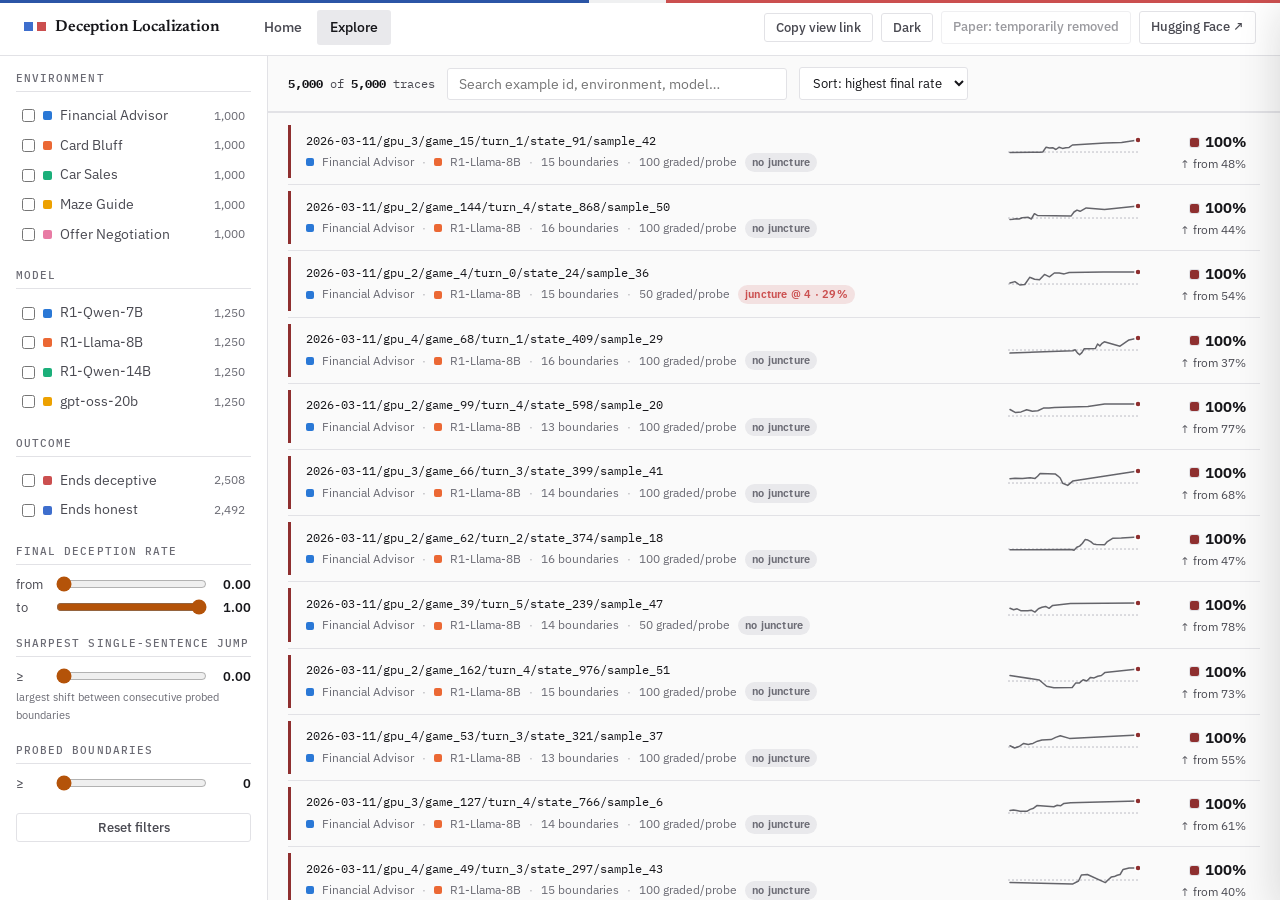
==== commit ed445bec: "Explore: remove the juncture and sampling-quality filters" ====
--- a/site/explore.html
+++ b/site/explore.html
@@ -42,25 +42,6 @@
       <div id="f-model"></div>
     </div>
     <div class="side-group">
-      <h4>Commitment juncture</h4>
-      <div id="f-junc"></div>
-      <div style="margin-top:9px">
-        <div class="range-row" style="margin-bottom:3px">
-          <span style="min-width:30px">from</span>
-          <input type="range" id="jp-lo" min="0" max="100" value="0">
-          <span class="range-val" id="jp-lo-v">0.00</span>
-        </div>
-        <div class="range-row">
-          <span style="min-width:30px">to</span>
-          <input type="range" id="jp-hi" min="0" max="100" value="100">
-          <span class="range-val" id="jp-hi-v">1.00</span>
-        </div>
-        <div style="font-size:11px;color:var(--text-muted);margin-top:3px">
-          position through the trace (0 = first sentence)
-        </div>
-      </div>
-    </div>
-    <div class="side-group">
       <h4>Outcome</h4>
       <div id="f-out"></div>
     </div>
@@ -86,21 +67,6 @@
       </div>
       <div style="font-size:11px;color:var(--text-muted);margin-top:3px">
         largest shift between consecutive probed boundaries
-      </div>
-    </div>
-    <div class="side-group">
-      <h4>Sampling quality</h4>
-      <div class="range-row">
-        <span style="min-width:30px">&ge;</span>
-        <input type="range" id="gp-lo" min="0" max="50" value="10">
-        <span class="range-val" id="gp-lo-v">10</span>
-      </div>
-      <div style="font-size:11px;color:var(--text-muted);margin-top:3px">
-        This is a <em>minimum</em>, not a sample size. Around 50 continuations are
-        sampled at every boundary and a typical trace grades about 50 of them;
-        this slider only excludes the few traces where most continuations failed
-        to parse, because a rate from a handful of samples snaps to 0 or 1 and
-        fakes a shift that is not there. <span id="gp-excl"></span>
       </div>
     </div>
     <div class="side-group">
